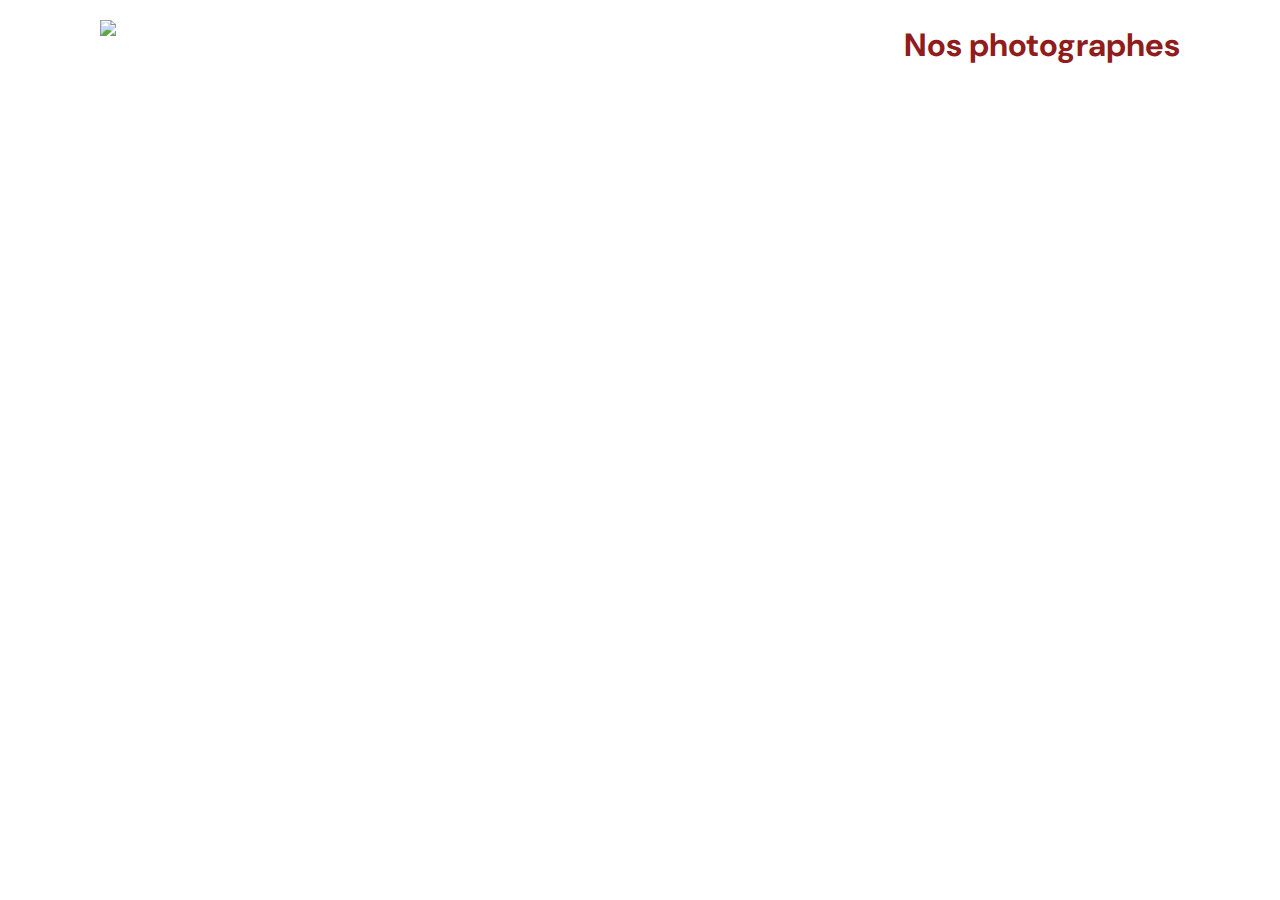
==== index.html @ 33c1387f "Premier commit" ====
<!DOCTYPE html>
<html>
  <head>
    <link href="css/style.css" rel="stylesheet" type="text/css" />
    <meta charset="utf-8">
    <link rel="icon" type="image/png" href="assets/favicon.png">
    <link href="https://fonts.googleapis.com/css?family=DM+Sans&display=swap" rel="stylesheet">
    <title>Fisheye</title>
  </head>
  <body>
    <header>
        <img src="assets/images/logo.png" class="logo" />
        <h1>Nos photographes</h1>
    </header>
    <main id="main">
        <div class="photographer_section"></div>
    </main>
    <script type="module" src="scripts/factories/photographer.js"></script>
    <script type="module" src="scripts/pages/index.js"></script>
  </body>
</html>
---- css/style.css ----
@import url("photographer.css");

body {
    font-family: "DM Sans", sans-serif;
    margin: 0;
}


header {
    display: flex;
    flex-direction: row;
    justify-content: space-between;
    align-items: center;
    height: 90px;
}

h1 {
    color: #901C1C;
    margin-right: 100px;
}

.logo {
    height: 50px;
    margin-left: 100px;
}

.photographer_section {
    display: grid;
    grid-template-columns: 1fr 1fr 1fr;
    gap: 70px;
    margin-top: 100px;
}

.photographer_section article {
    justify-self: center;
    display: flex;
    justify-content: center;
    align-items: center;
    flex-direction: column;
}

.photographer_section article a {
    text-decoration: none;
    display: flex;
    justify-content: center;
    align-items: center;
    flex-direction: column;
} 

.photographer_section article h2 {
    color: #D3573C;
    font-size: 36px;
    margin: 10px 0;
}

.photographer_section article img {
    height: 200px;
    width: 200px;
    border-radius: 50%;
}

.photographer_section article h3 {
    margin: 0;
    font-size: 13px;
    color: #901C1C
}

.photographer_section .slogan {
    font-size: 10px;
    margin: 6px;
} 

.photographer_section .tarif {
    font-size: 9px;
    color: #757575;
    margin: 0;
}
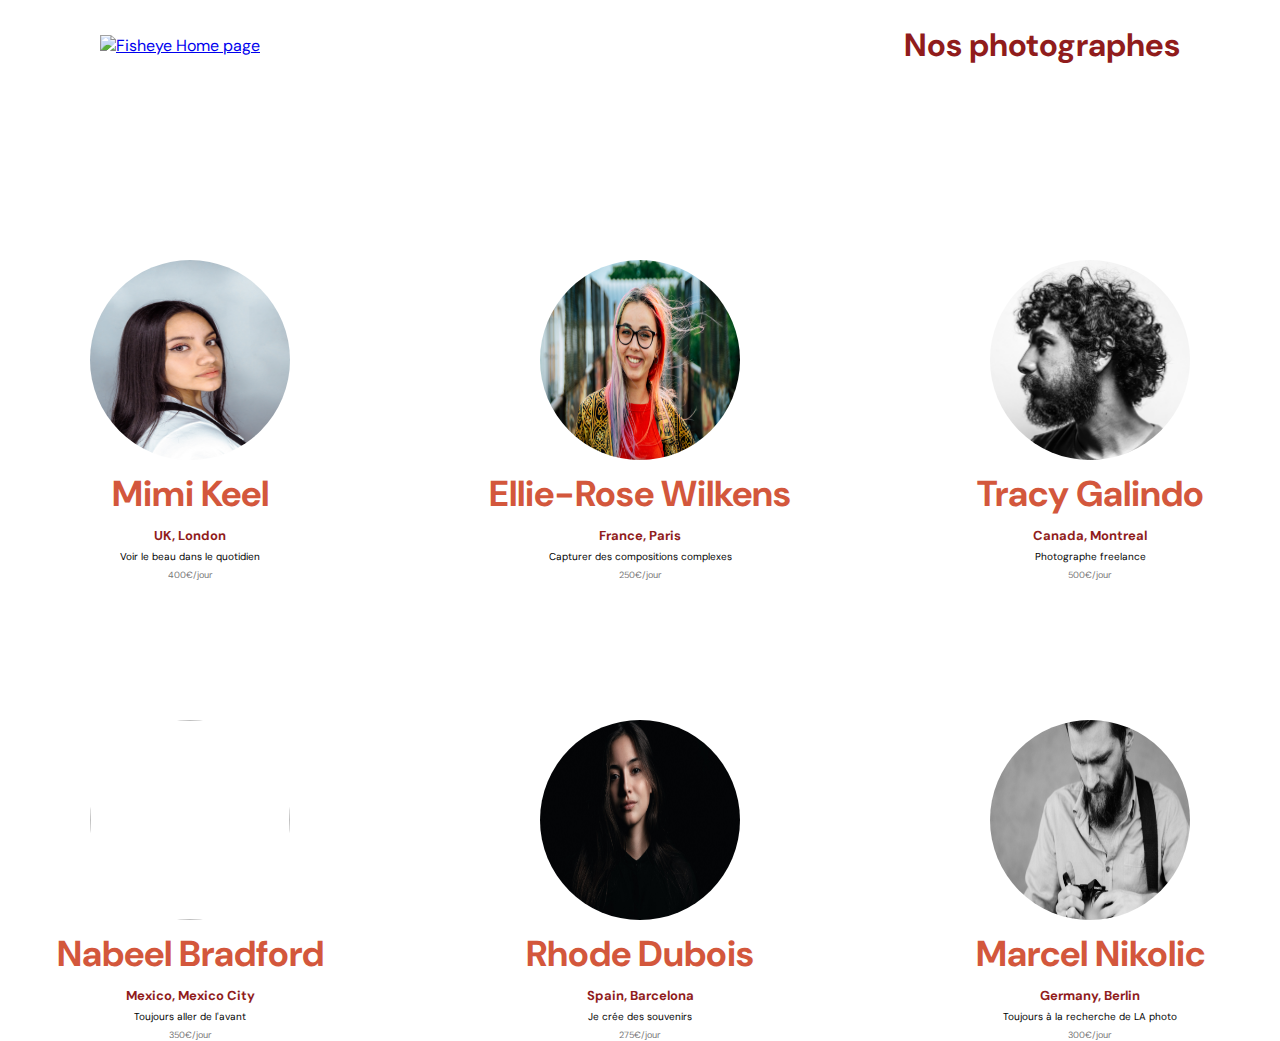
==== commit 0fd5b710: "Projet commit" ====
--- a/index.html
+++ b/index.html
@@ -9,7 +9,7 @@
   </head>
   <body>
     <header>
-        <img src="assets/images/logo.png" class="logo" />
+       <a href="/index.html"><img src="assets/images/logo.png" class="logo" alt="Fisheye Home page"/></a>
         <h1>Nos photographes</h1>
     </header>
     <main id="main">
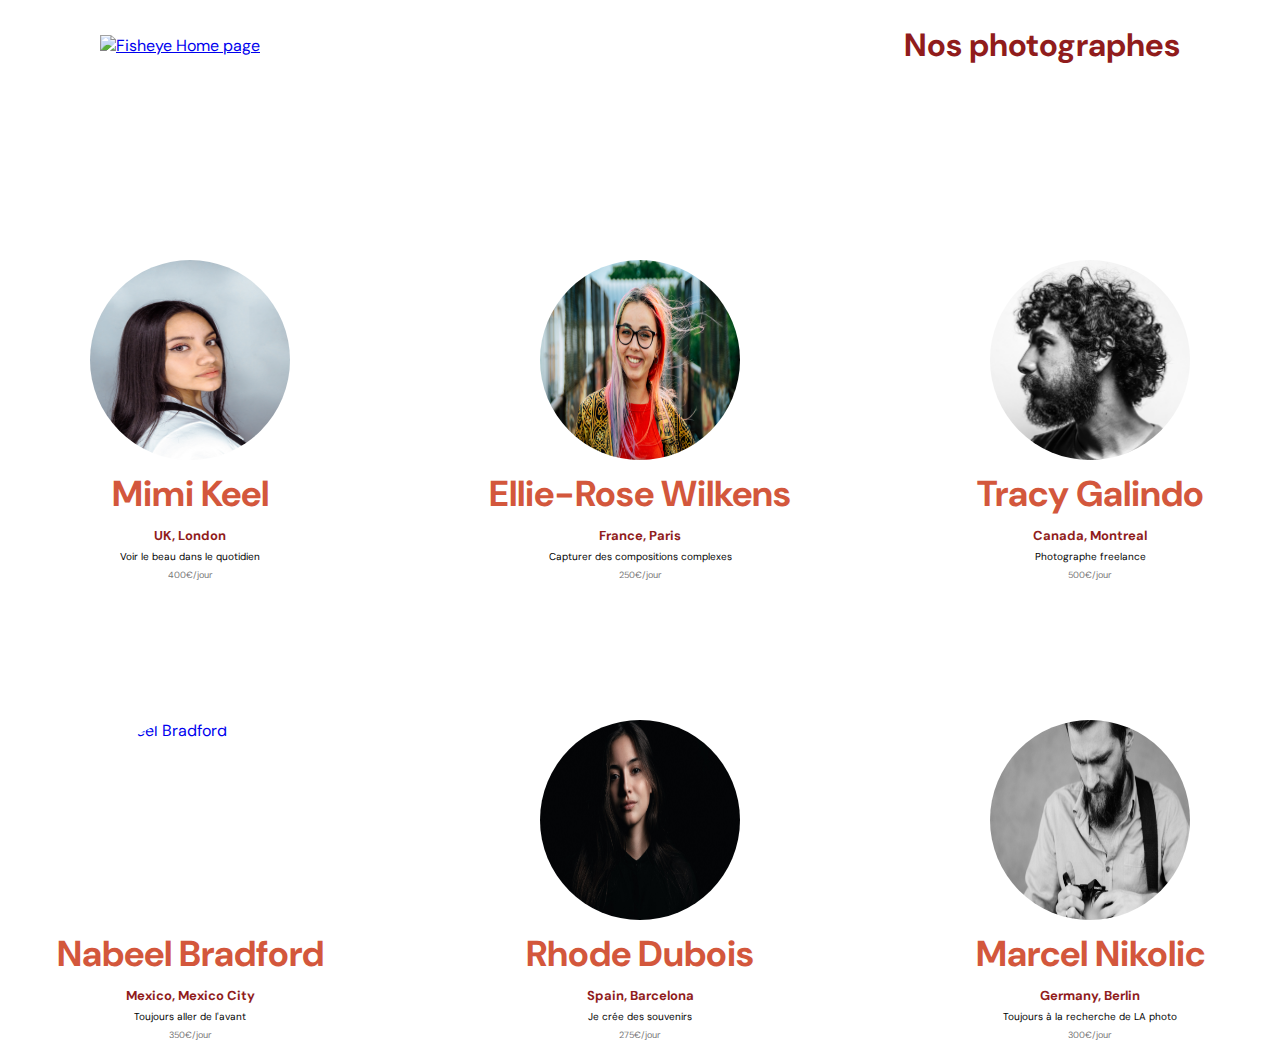
==== commit a8e1393a: "réglage dernier detail" ====
--- a/index.html
+++ b/index.html
@@ -1,8 +1,9 @@
 <!DOCTYPE html>
-<html>
+<html lang="en">
   <head>
+    <meta charset="UTF-8">
+    <meta http-equiv="X-UA-Compatible" content="IE=edge">
     <link href="css/style.css" rel="stylesheet" type="text/css" />
-    <meta charset="utf-8">
     <link rel="icon" type="image/png" href="assets/favicon.png">
     <link href="https://fonts.googleapis.com/css?family=DM+Sans&display=swap" rel="stylesheet">
     <title>Fisheye</title>
